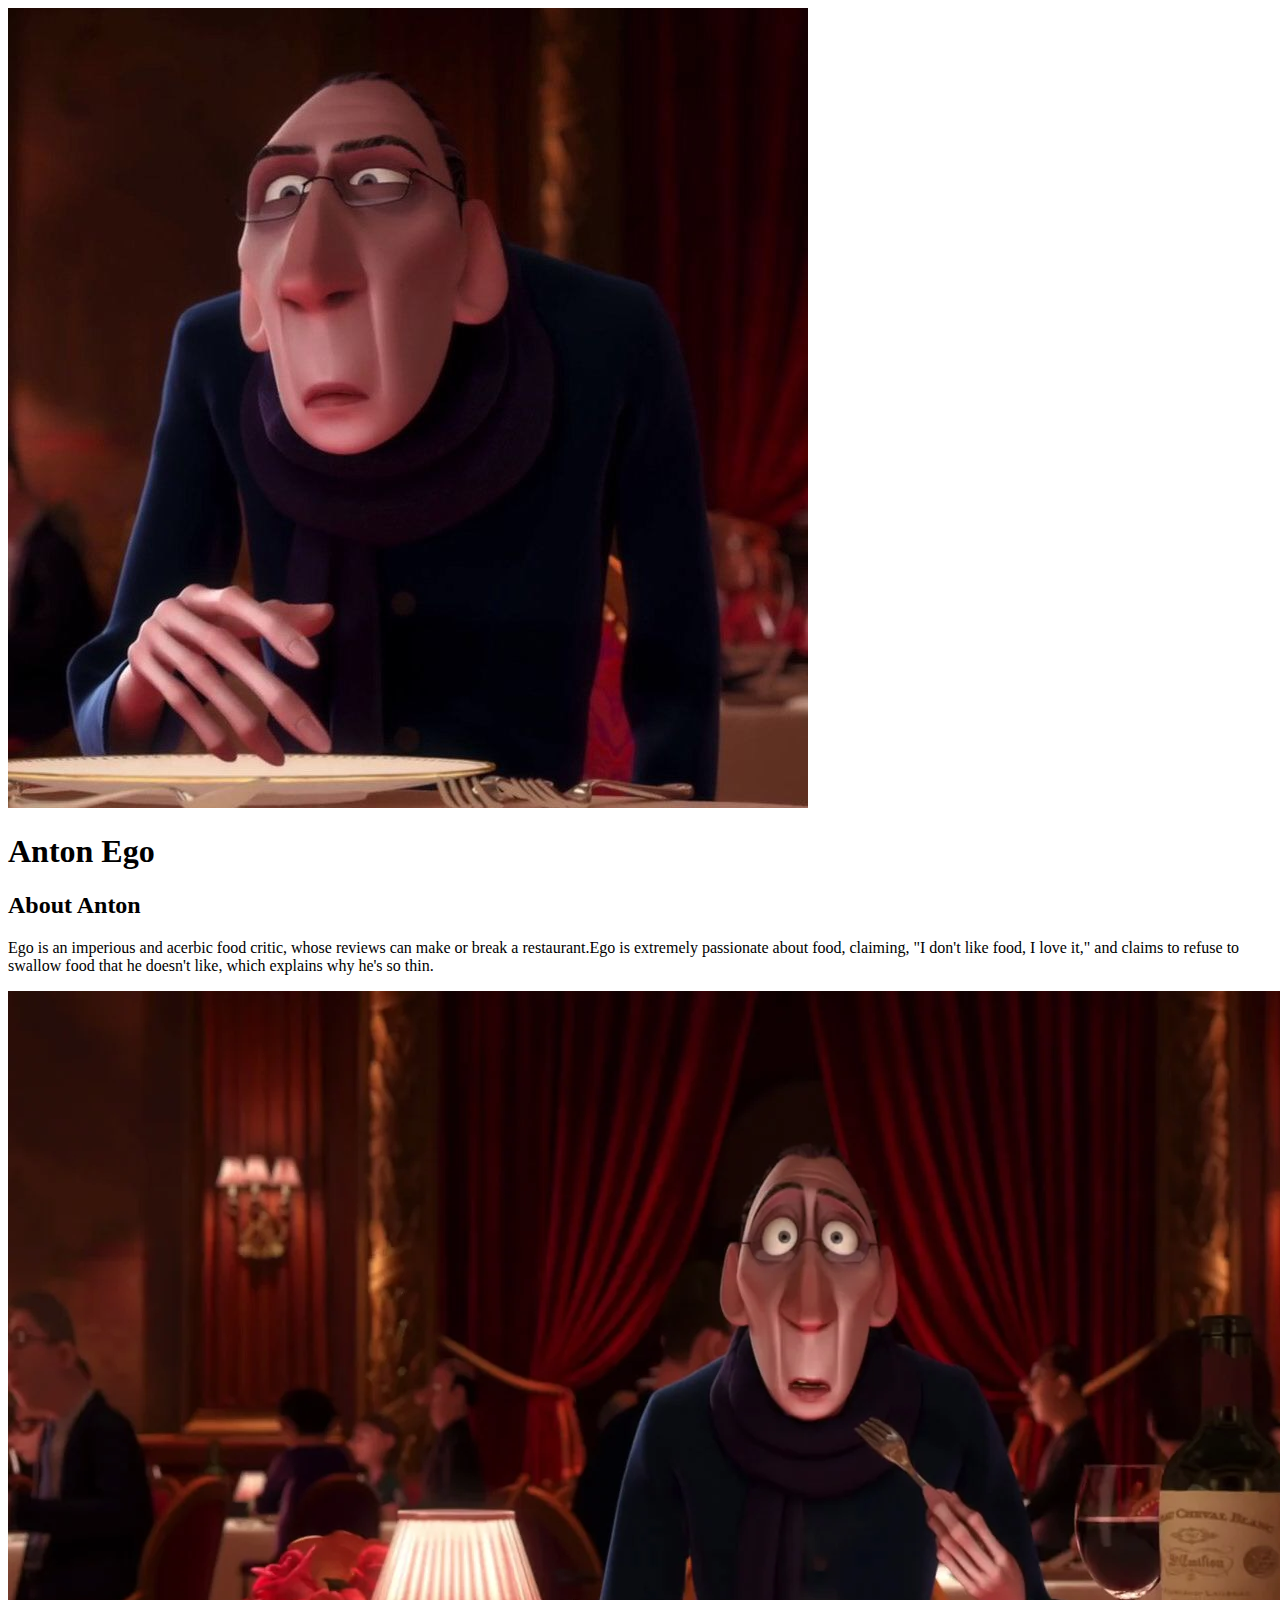
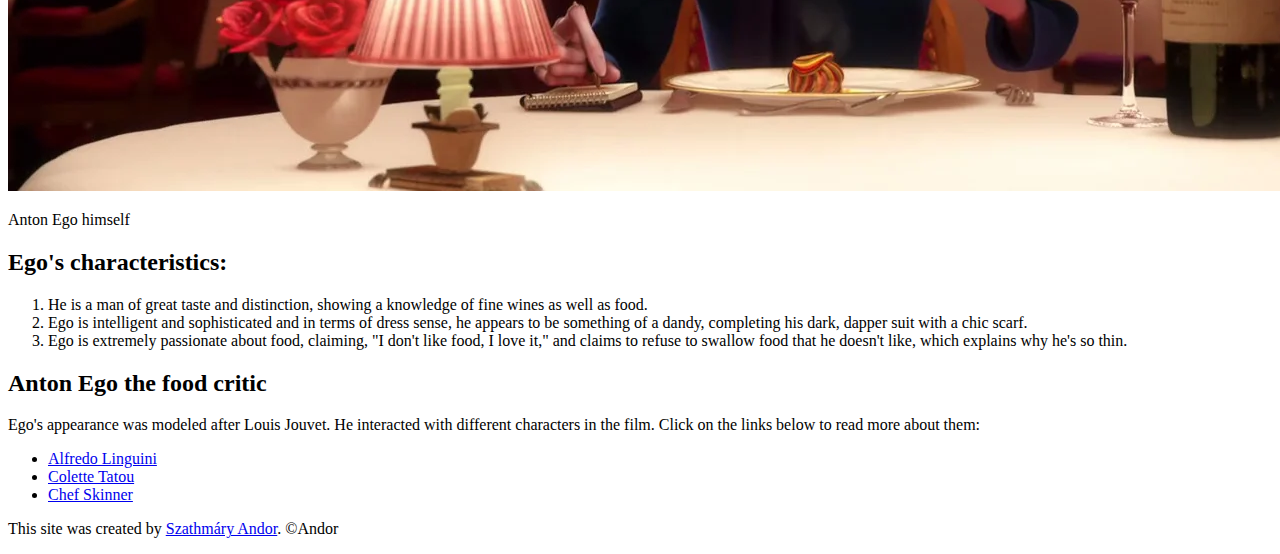
==== index.html @ f75e946b "Added our character's index.html file and a few images" ====
<!DOCTYPE html>
<html>
<head>
	<title>Anton Ego</title>
	<link rel="icon" href="img/antonego.jpeg">
</head>
<body>
	<!-- header element -->
	<header>
		<img src="img/antonego.jpeg">
		<h1>Anton Ego</h1>
	</header>

	<!-- main element -->
	<main>
		<h2>About Anton</h2>
		<p>Ego is an imperious and acerbic food critic, whose reviews can make or break a restaurant.Ego is extremely passionate about food, claiming, "I don't like food, I love it," and claims to refuse to swallow food that he doesn't like, which explains why he's so thin.</p>
		<img src="img/anton2.jpeg">
		<p>Anton Ego himself</p>

		<!--Characteristics  -->
		<h2>Ego's characteristics:</h2>
		<ol>
			<li>He is a man of great taste and distinction, showing a knowledge of fine wines as well as food.</li>
			<li>Ego is intelligent and sophisticated and in terms of dress sense, he appears to be something of a dandy, completing his dark, dapper suit with a chic scarf.</li>
			<li>Ego is extremely passionate about food, claiming, "I don't like food, I love it," and claims to refuse to swallow food that he doesn't like, which explains why he's so thin.</li>
		</ol>
		<h2>Anton Ego the food critic</h2>

		<!-- Other characters -->
		<p>Ego's appearance was modeled after Louis Jouvet. He interacted with different characters in the film. Click on the links below to read more about them:</p>
		<ul>
			<li><a href="https://pixar.fandom.com/wiki/Alfredo_Linguini" target="_blank">Alfredo Linguini</a></li>
			<li><a href="https://pixar.fandom.com/wiki/Colette_Tatou" target="_blank">Colette Tatou</a></li>
			<li><a href="https://pixar.fandom.com/wiki/Skinner" target="_blank">Chef Skinner</a></li>
			
		</ul>
	</main>

	<!-- Footer Element -->
	<footer>
		<p>This site was created by <a href="https://instagram.com/andor.szathmary" target="_blank">Szathmáry Andor<a>. 
		&copy;Andor </p>
	</footer>

</body>
</html>
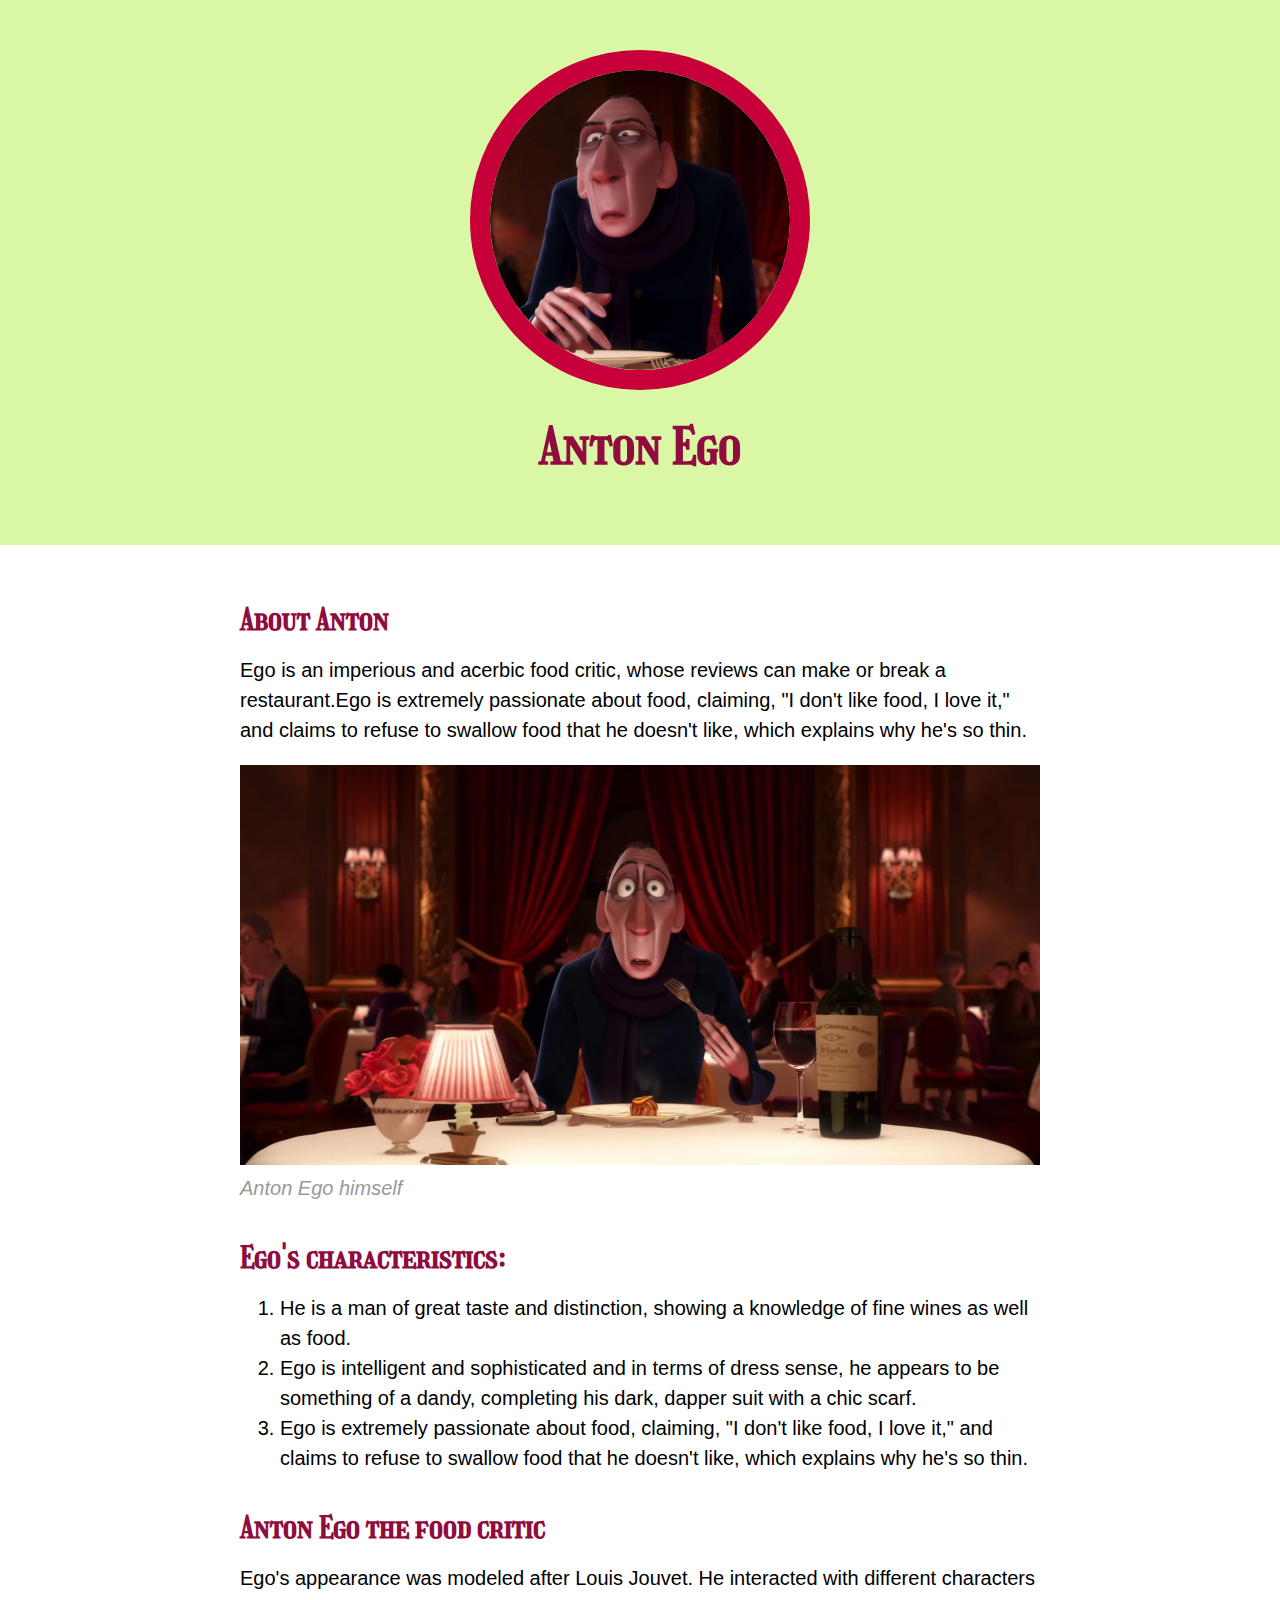
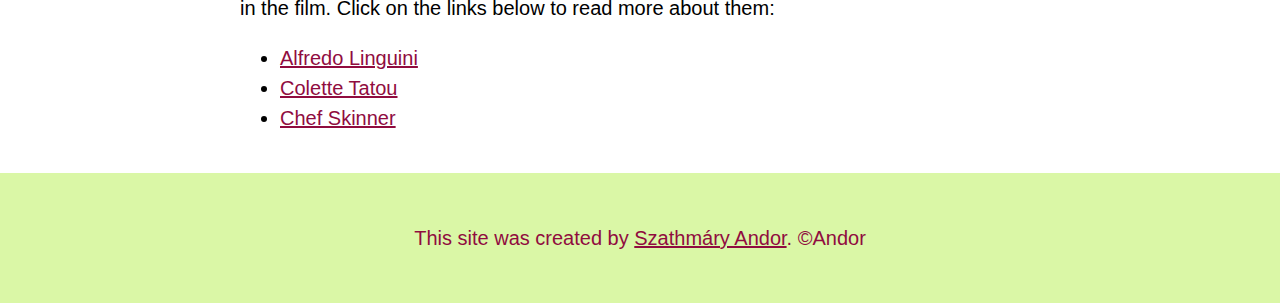
==== commit 88a638f2: "Wrote some CCS for our character's website(and changed some HTML)" ====
--- a/index.html
+++ b/index.html
@@ -3,11 +3,13 @@
 <head>
 	<title>Anton Ego</title>
 	<link rel="icon" href="img/antonego.jpeg">
+	<link href="https://fonts.googleapis.com/css2?family=Girassol&display=swap" rel="stylesheet">
+	<link rel="stylesheet" type="text/css" href="css/anton.css">
 </head>
 <body>
 	<!-- header element -->
 	<header>
-		<img src="img/antonego.jpeg">
+		<img src="img/antonego.jpeg" width="450" height="450" alt="Anton Ego">
 		<h1>Anton Ego</h1>
 	</header>
 
@@ -16,7 +18,7 @@
 		<h2>About Anton</h2>
 		<p>Ego is an imperious and acerbic food critic, whose reviews can make or break a restaurant.Ego is extremely passionate about food, claiming, "I don't like food, I love it," and claims to refuse to swallow food that he doesn't like, which explains why he's so thin.</p>
 		<img src="img/anton2.jpeg">
-		<p>Anton Ego himself</p>
+		<p class="caption">Anton Ego himself</p>
 
 		<!--Characteristics  -->
 		<h2>Ego's characteristics:</h2>
--- a/css/anton.css
+++ b/css/anton.css
@@ -0,0 +1,72 @@
+body{
+	margin: 0;
+	font-family: Helvetica, Arial, sans-serif;
+	font-size: 20px;
+	line-height: 30px;
+}
+header{
+	background-color: #DAF7A6;
+	text-align: center;
+	padding-top: 50px;
+	padding-bottom:50px;
+}
+h1,h2{
+	font-family: 'Girassol', cursive;
+}
+
+header h1{
+	color:#900C3F;
+	font-size: 50px;
+
+}
+
+header img{
+	border-radius: 170px;
+    width: 300px;
+    height: 300px;
+    border: 20px solid #C70039;
+}
+
+main{
+	max-width: 800px;
+	margin: 0 auto;
+	padding: 20px;
+}
+
+main img{
+	width: 100%;
+}
+h2{
+	font-size: 30px;
+	color:#900C3F;
+	margin: 40px 0 10px;
+}
+a{
+	color:#900C3F;
+}
+a:hover{
+	color: white;
+	background-color:#C70039;
+}
+footer{
+	background-color: #DAF7A6;
+	text-align: center;
+	color:#900C3F;
+	padding: 50px;
+}
+footer p{
+	margin: 0;
+}
+footer a{
+	color:#900C3F;
+}
+footer a:hover{
+	opacity: .5;
+	background-color:#900C3F;
+}
+p.caption{
+	color: #999999;
+	font-style: italic;
+	margin-top: 0;
+}
+
